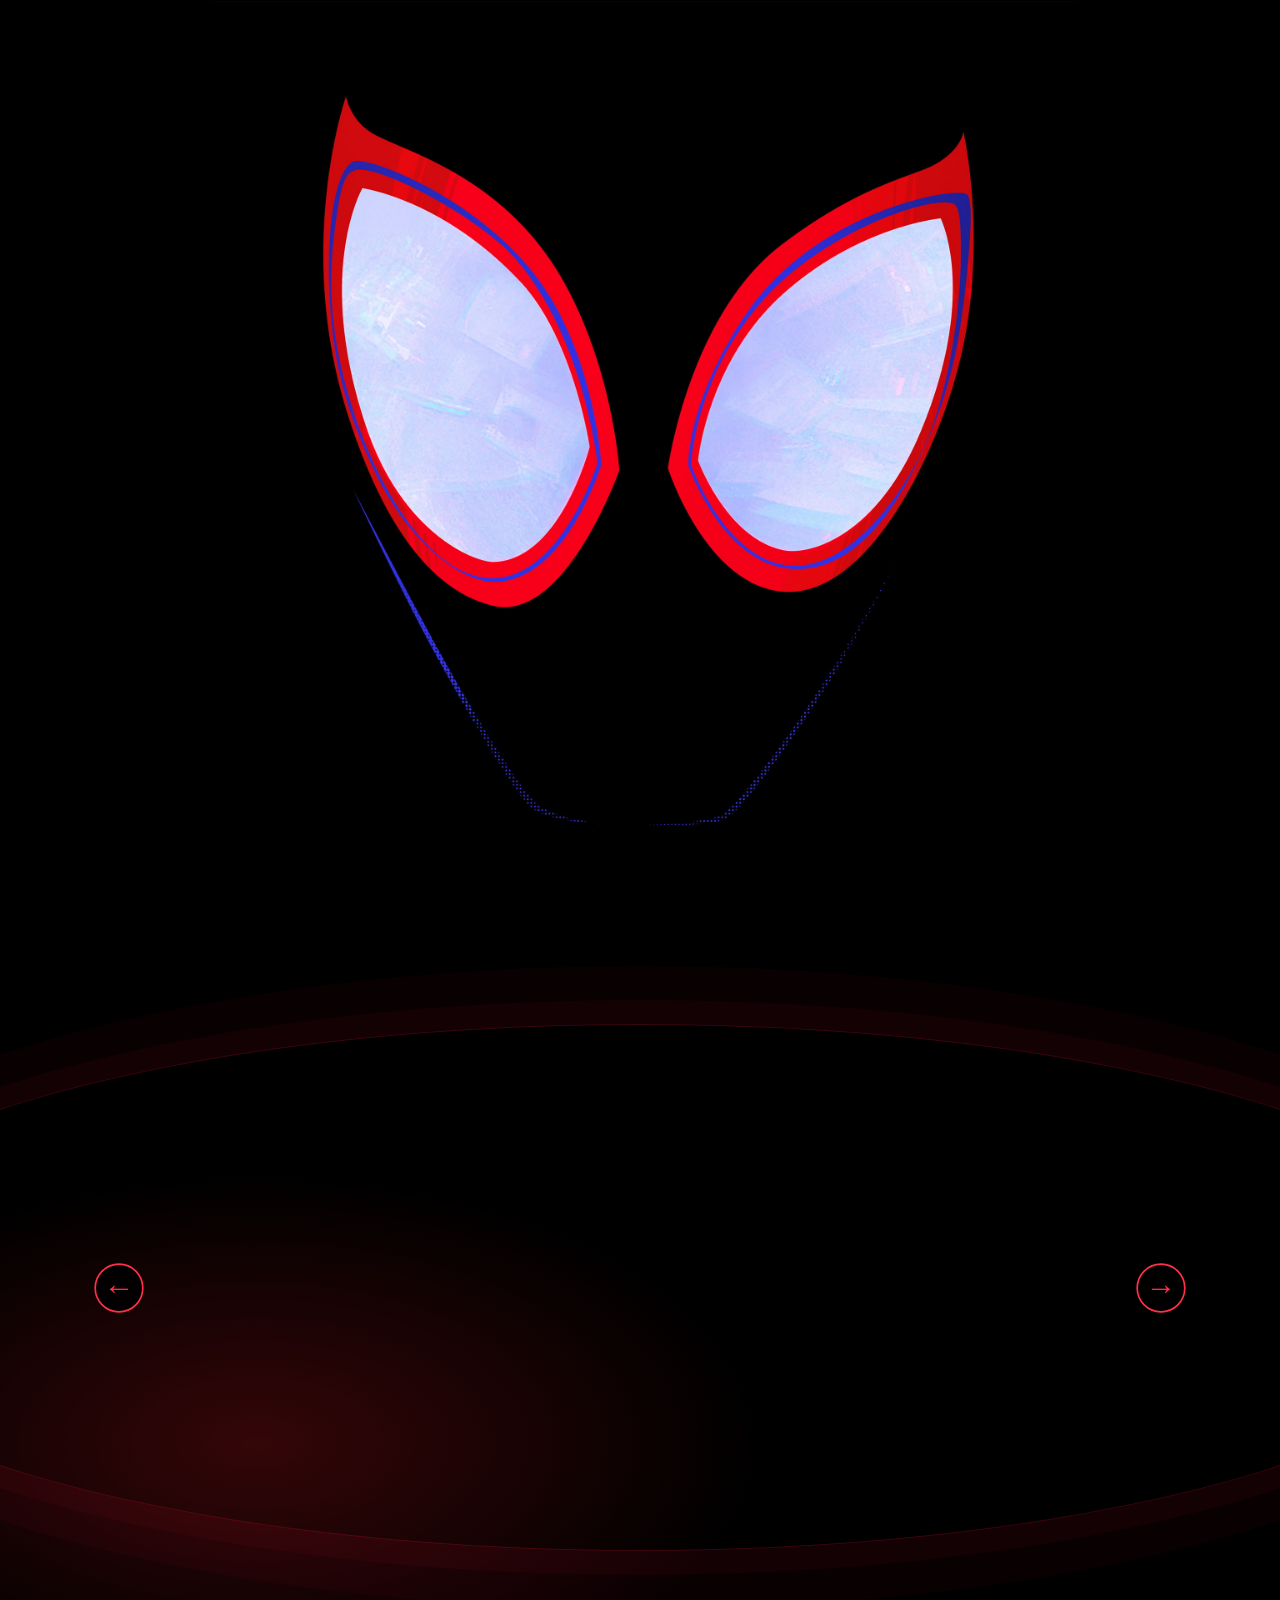
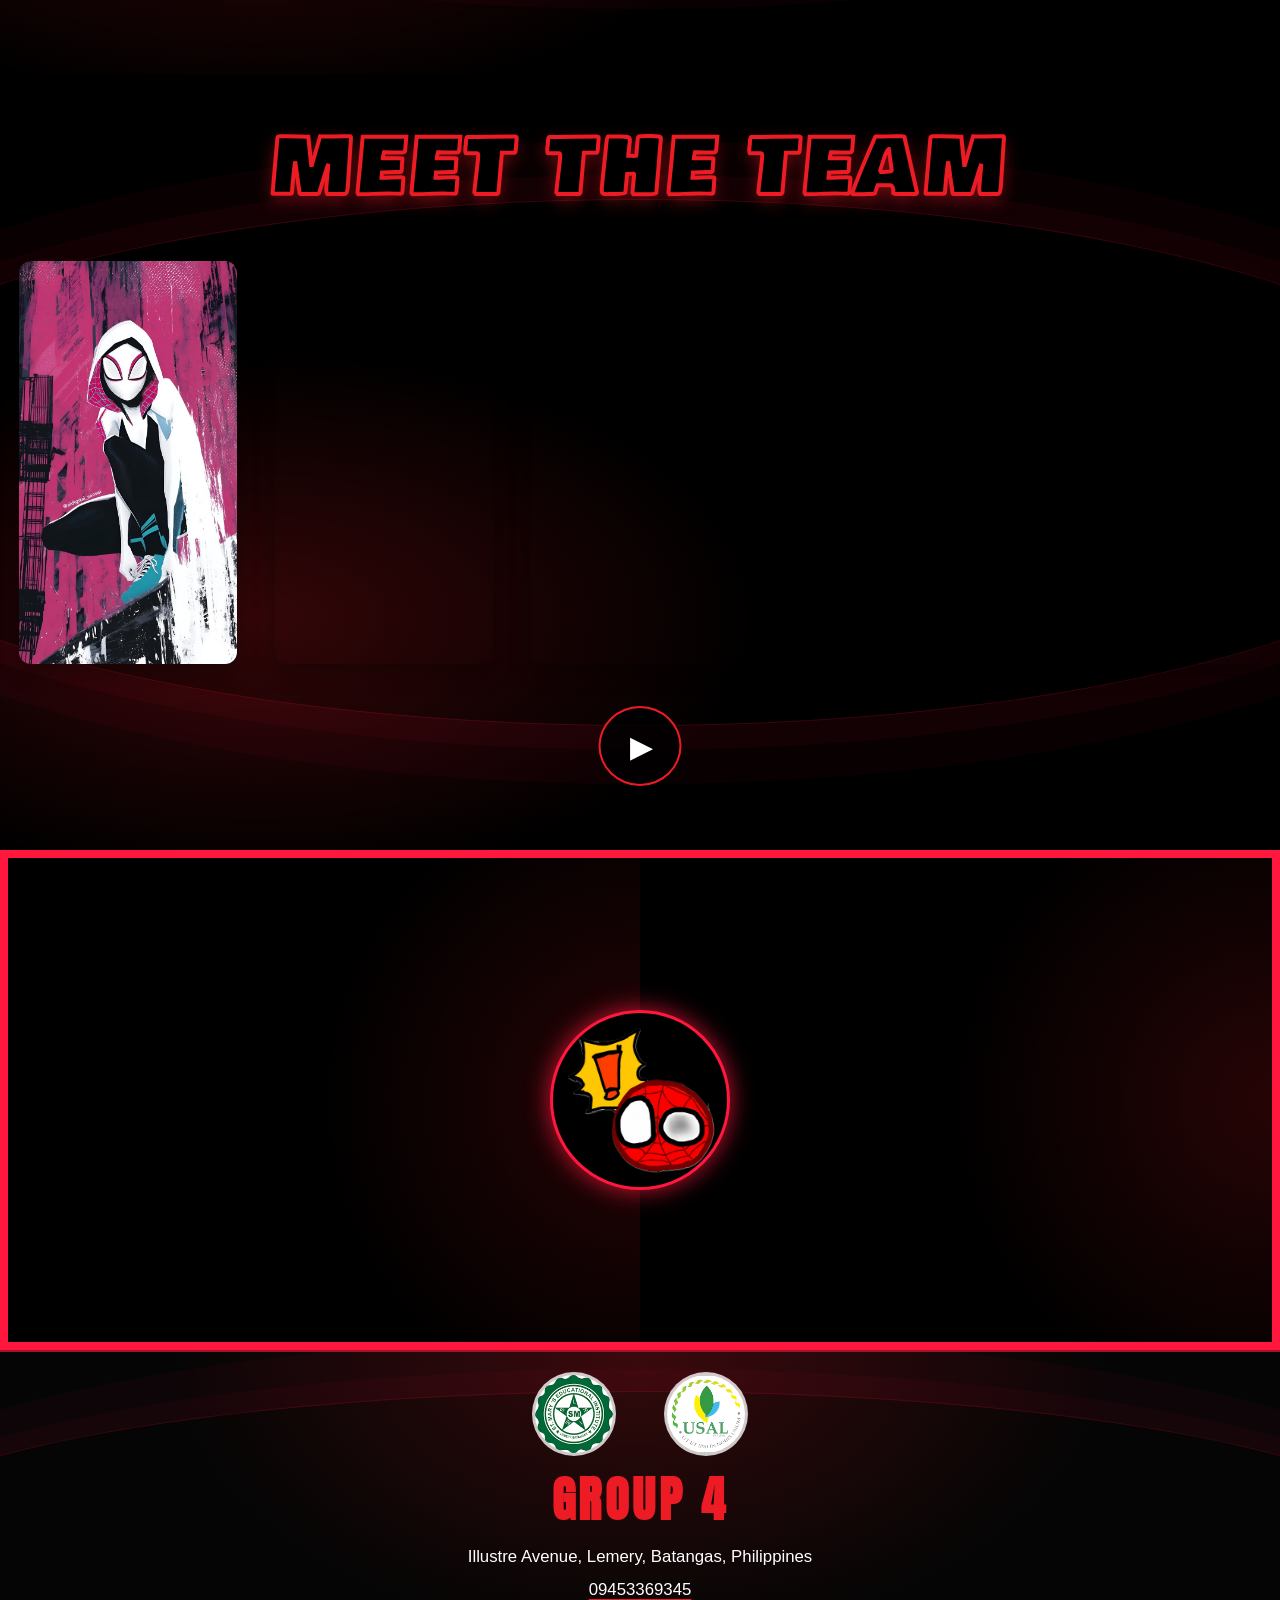
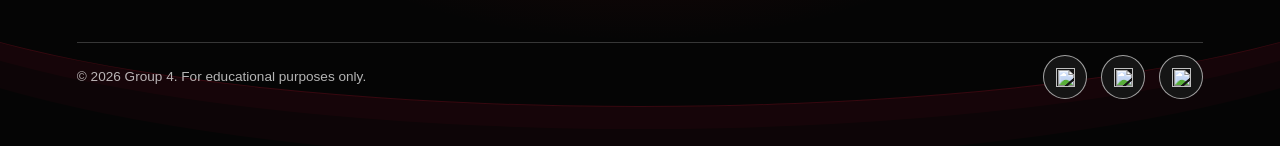
==== index.html @ a2a015c5 "Rename Etech-Group-4.html to index.html" ====
<!DOCTYPE html>
<html>
  <head>
    <title>Group 4</title>
    <link rel="preconnect" href="https://fonts.googleapis.com">
    <link rel="preconnect" href="https://fonts.gstatic.com" crossorigin>
    <link href="https://fonts.googleapis.com/css2?family=Anton&family=Bowlby+One+SC&family=Press+Start+2P&display=swap" rel="stylesheet">
    <link rel="stylesheet" href="CSS\home-page.css">
    <link rel="stylesheet" href="https://unpkg.com/leaflet@1.9.4/dist/leaflet.css">
    <script src="https://unpkg.com/leaflet@1.9.4/dist/leaflet.js" defer></script>
    <script src="JS\home-page.js" defer></script>
  </head>
  <body>
    <div class="front-box">
      <div class="front-box-background" aria-hidden="true"></div>
      <h1 class="hero-title" aria-label="SPIDER-MAN">
        <span class="hero-title-fill" aria-hidden="true">
          <span class="hero-letter">S</span><span class="hero-letter">P</span><span class="hero-letter">I</span><span class="hero-letter">D</span><span class="hero-letter">E</span><span class="hero-letter">R</span><span class="hero-letter">-</span><span class="hero-letter">M</span><span class="hero-letter">A</span><span class="hero-final-letter-wrap hero-letter"><span class="hero-final-letter">N</span><span class="hero-badge">GR4</span></span>
        </span>
      </h1>
      <p class="hero-subtitle" aria-hidden="true">INTO THE SPIDER-VERSE</p>
      <div class="social-logos" role="group" aria-label="Social media logos">
        <span class="social-logo"><img src="https://cdn.simpleicons.org/facebook/FFFFFF" alt="Facebook"></span>
        <span class="social-logo"><img src="https://cdn.simpleicons.org/instagram/FFFFFF" alt="Instagram"></span>
        <span class="social-logo"><img src="https://cdn.simpleicons.org/discord/FFFFFF" alt="Discord"></span>
      </div>
      <button class="front-location-trigger" type="button" aria-haspopup="dialog" aria-controls="front-location-dialog">
        <span class="front-location-pin" aria-hidden="true">+</span>
        <span class="front-location-label">SPIDEY TRACKER</span>
      </button>
    </div>
    <dialog class="front-location-dialog" id="front-location-dialog" aria-labelledby="front-location-title">
      <div class="front-location-panel">
        <div class="front-location-heading">
          <div class="front-location-title-group">
            <p class="front-location-kicker">LOCATION SYSTEM // ACTIVE</p>
            <h2 id="front-location-title">SPIDEY TRACKER</h2>
          </div>
          <button class="front-location-close" type="button" aria-label="Close location map">&times;</button>
        </div>
        <div
          class="front-location-map"
          id="front-location-map"
          role="region"
          aria-label="Interactive map centered at 13.883698158802721, 120.9133764205911"
        ></div>
        <div class="front-location-status">
          <span class="front-location-status-indicator" aria-hidden="true"></span>
          <span class="front-location-address">ILLUSTRE AVENUE, LEMERY, BATANGAS</span>
          <span class="front-location-coordinates">13.8837 // 120.9134</span>
        </div>
      </div>
    </dialog>
    <div class="header-section">
      <div class="header-brand">
        <div class="spdy-logo"><img src="images\branding\SPDY LOGO.png" alt="SPDY"></div>
        <div class="header-movie-title" aria-label="Beyond the Verse">
          <span class="header-movie-name">BEYOND THE VERSE</span>
          <span class="header-movie-subtitle">WELCOME TO OUR UNIVERSE</span>
        </div>
      </div>
      <div class="section-buttons">
        <button class="section-button" type="button" data-scroll-top>Home</button>
        <a class="section-button" href="Team.html">Team</a>
        <a class="section-button" href="About-us.html">About us</a>
      </div>
      <button class="ticket-button" aria-label="Marvel Studios">
        <span class="marvel-wordmark">MARVEL</span>
        <span class="studios-wordmark">STUDIOS</span>
      </button>
    </div>
    <div class="mid-box">
      <div class="mid-box-content">
        <div class="mid-box-ring">
          <div class="mid-box-panel mid-box-panel-left">
            <img class="mid-box-image" src="images/about/optimized/ABT-2.jpg" alt="ABT-2 image" loading="lazy" decoding="async">
            <p class="mid-box-caption">We are seven unique heroes, each with our own story, united by one mission to make our mark across the Spider-Verse.</p>
          </div>
          <div class="mid-box-panel mid-box-panel-center">
            <img class="mid-box-image" src="images/about/ABT-3.jpeg" alt="ABT-3 image" loading="lazy" decoding="async">
            <p class="mid-box-caption">Like the Spider-Verse, we are different in our own ways, but our strengths connect us and make our team extraordinary.</p>
          </div>
          <div class="mid-box-panel mid-box-panel-right">
            <img class="mid-box-image" src="images/about/optimized/ABT-1.jpg" alt="ABT-1 image" loading="lazy" decoding="async">
            <p class="mid-box-caption">Just like Spider-Man across the multiverse, we may come from different worlds, but together, we create something amazing.</p>
          </div>
          <div class="mid-box-panel mid-box-panel-back">
            <img class="mid-box-image" src="images/about/ABT-4.jpeg" alt="ABT-4 image" loading="lazy" decoding="async">
            <p class="mid-box-caption">No matter which universe we come from, we stand together as one team, ready to turn every challenge into our next adventure.</p>
          </div>
        </div>
      </div>
      <div class="mid-box-center-controls">
        <button class="mid-box-arrow mid-box-arrow-left" type="button" aria-label="Show previous image">
          <span aria-hidden="true">&larr;</span>
        </button>
        <button class="mid-box-arrow mid-box-arrow-right" type="button" aria-label="Show next image">
          <span aria-hidden="true">&rarr;</span>
        </button>
      </div>
    </div>
    <div class="third-box" role="region" aria-label="TP image carousel. Hover the left or right edge to scroll.">
      <h2 class="third-box-title">MEET THE TEAM</h2>
      <div class="third-box-track">
        <img src="images/team/TP-1.jpg" alt="TP-1 image" data-member-index="0" loading="lazy" decoding="async">
        <img src="images/team/TP-2.jpg" alt="TP-2 image" data-member-index="1" loading="lazy" decoding="async">
        <img src="images/team/TP-3.jpg" alt="TP-3 image" data-member-index="2" loading="lazy" decoding="async">
        <img src="images/team/TP-4.jpg" alt="TP-4 image" data-member-index="3" loading="lazy" decoding="async">
        <img src="images/team/TP-5.png" alt="TP-5 image" data-member-index="4" loading="lazy" decoding="async">
        <img src="images/team/TP-6.jpg" alt="TP-6 image" data-member-index="5" loading="lazy" decoding="async">
        <img src="images/team/TP-7.jpg" alt="TP-7 image" data-member-index="6" loading="lazy" decoding="async">
      </div>
      <a class="third-box-play" href="Team.html#team-members" aria-label="Go to the team section">
        <span class="third-box-play-icon" aria-hidden="true">&#9654;</span>
      </a>
    </div>
    <div class="fourth-box scroll-reveal">
      <div class="fourth-box-black-panel">
        <h2 class="fourth-box-title">PRAYER</h2>
        <p class="fourth-box-prayer">Thank You for giving us another day and for blessing us with life, good health, and the people we love. Please guide us in everything we do and help us make the right decisions. Forgive us for our mistakes and teach us to be kind, patient, and understanding toward others. Protect our family, friends, and all people around the world. Give strength to those who are struggling and hope to those who are losing faith. May Your love and wisdom always be with us.</p>
      </div>
      <img class="fourth-box-image" src="images/prayer/PRYR.jpg" alt="PRYR" loading="lazy" decoding="async">
      <div class="fourth-box-curtain">
        <div class="fourth-box-curtain-half fourth-box-curtain-left"></div>
        <div class="fourth-box-curtain-half fourth-box-curtain-right"></div>
        <button class="fourth-box-curtain-trigger" type="button" aria-label="Open the prayer box">
          <img src="images/prayer/PRYI.jpg" alt="" decoding="async">
        </button>
      </div>
    </div>
    <footer class="fifth-box site-footer">
      <div class="site-footer-content">
        <div class="site-footer-logos" role="group" aria-label="School logos">
          <img src="images/branding/SMEI.png" alt="SMEI logo">
          <img src="images/branding/USAL.png" alt="USAL logo">
        </div>
        <h2 class="site-footer-title">GROUP 4</h2>
        <address class="site-footer-address">Illustre Avenue, Lemery, Batangas, Philippines</address>
        <a class="site-footer-phone" href="tel:09453369345">09453369345</a>
      </div>
      <div class="site-footer-bottom">
        <p class="site-footer-copyright">&copy; 2026 Group 4. For educational purposes only.</p>
        <div class="site-footer-socials" role="group" aria-label="Social media">
          <a class="site-footer-social-link" href="https://www.facebook.com/" aria-label="Facebook">
            <img src="https://cdn.simpleicons.org/facebook/FFFFFF" alt="">
          </a>
          <a class="site-footer-social-link" href="https://discord.com/" aria-label="Discord">
            <img src="https://cdn.simpleicons.org/discord/FFFFFF" alt="">
          </a>
          <a class="site-footer-social-link" href="https://www.instagram.com/" aria-label="Instagram">
            <img src="https://cdn.simpleicons.org/instagram/FFFFFF" alt="">
          </a>
        </div>
      </div>
    </footer>
    <div class="intro-gate" role="button" tabindex="0" aria-label="Click to open the Spider-Man mask">
      <img class="intro-gate-half intro-gate-left" src="images\home\IS-PC.jpg" alt="">
      <img class="intro-gate-half intro-gate-right" src="images\home\IS-PC.jpg" alt="">
    </div>
    
  </body>
</html>
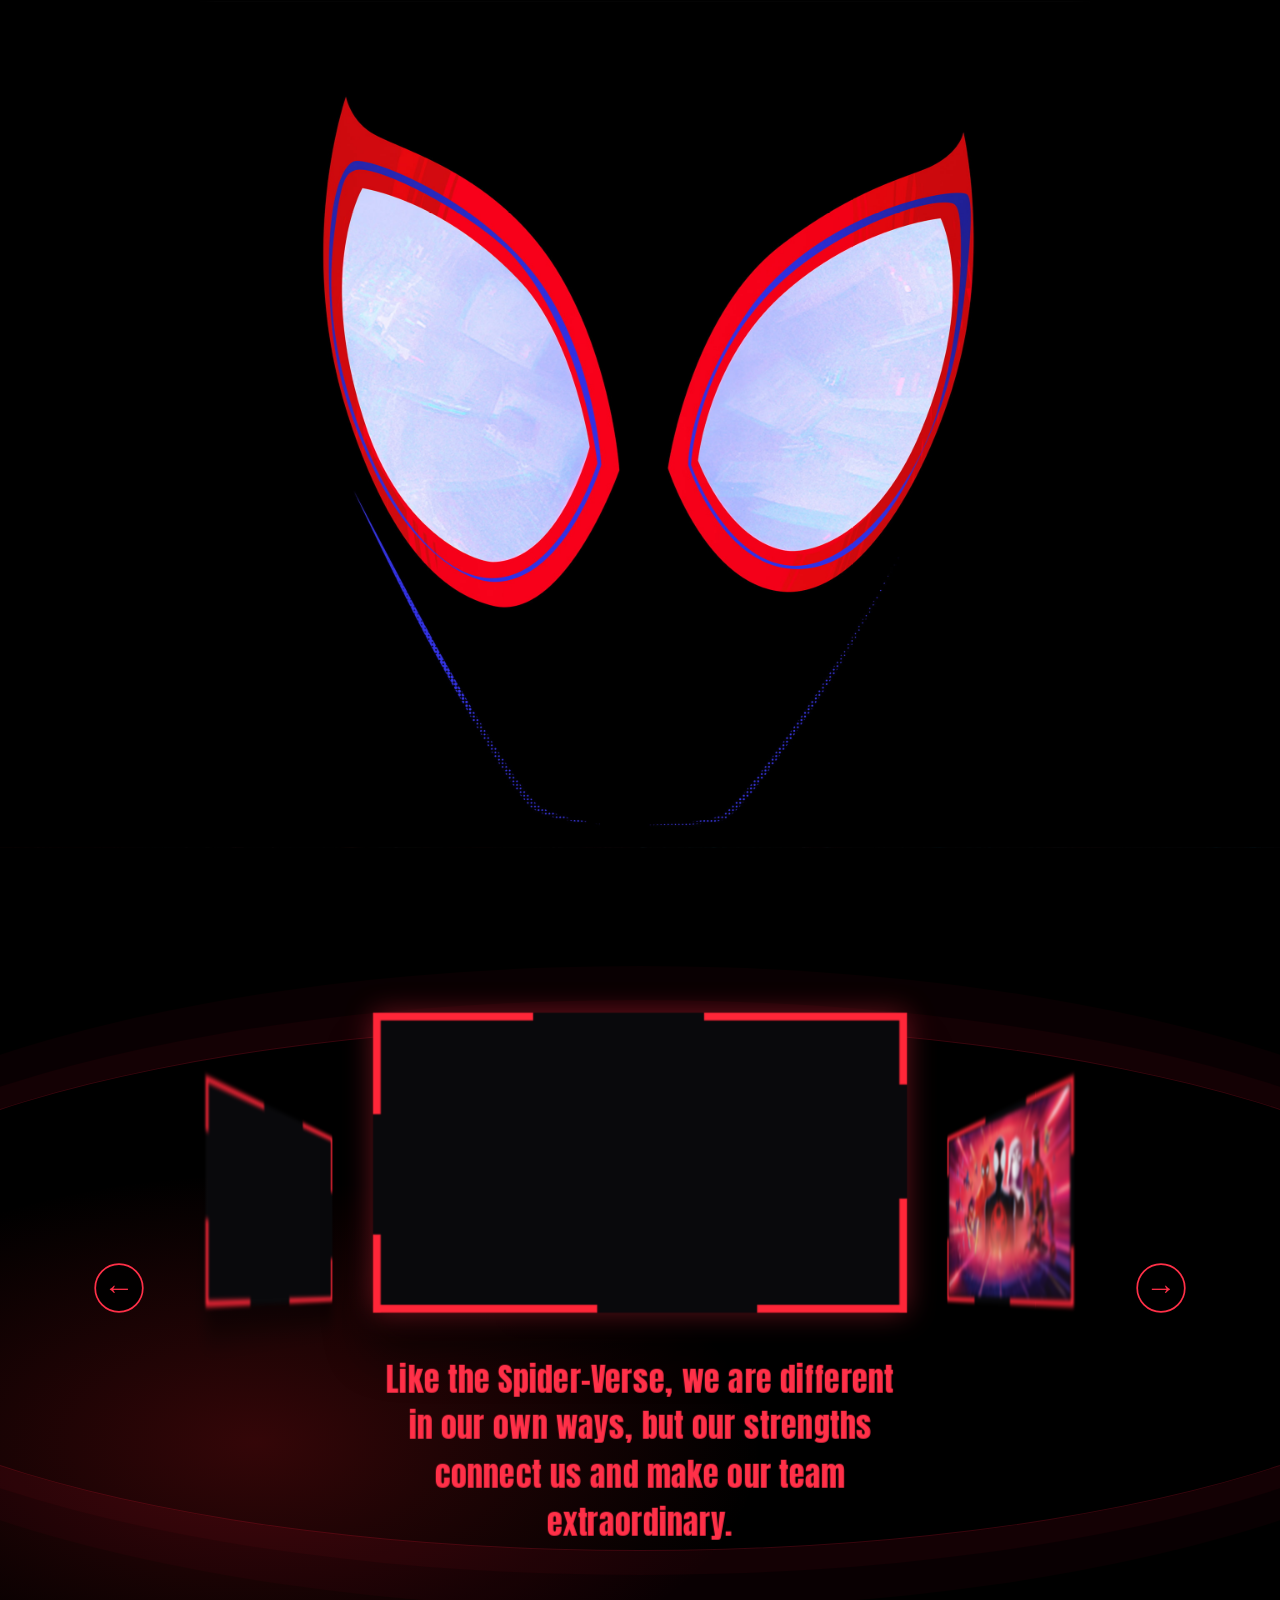
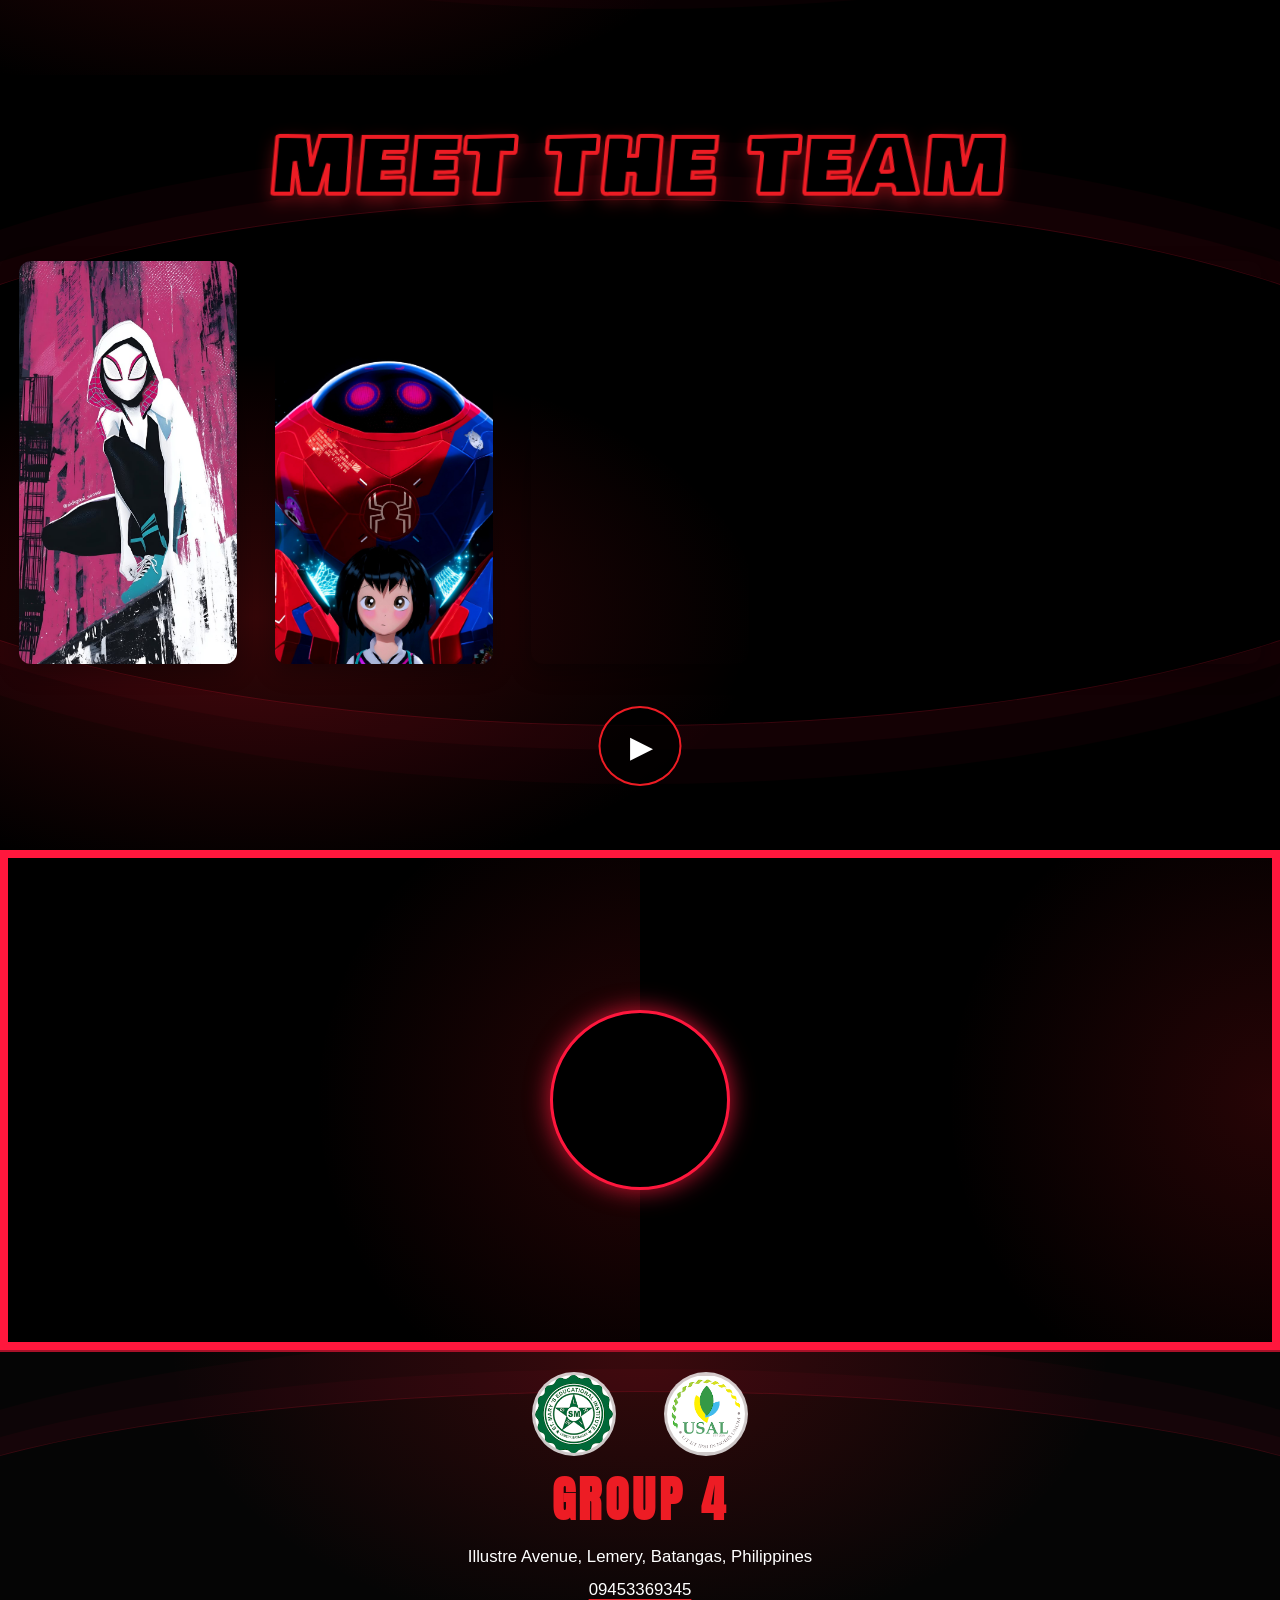
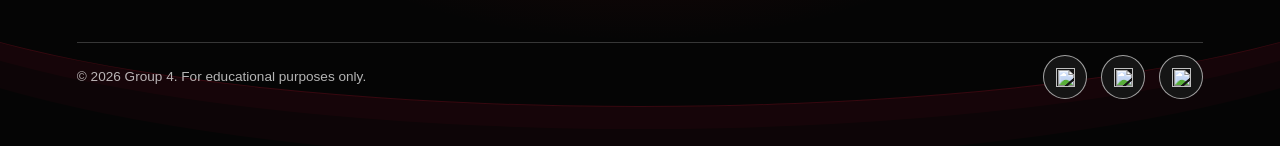
==== commit 78255edb: "file" ====
--- a/index.html
+++ b/index.html
@@ -1,6 +1,8 @@
 <!DOCTYPE html>
 <html>
   <head>
+    <meta charset="UTF-8">
+    <meta name="viewport" content="width=device-width, initial-scale=1">
     <title>Group 4</title>
     <link rel="preconnect" href="https://fonts.googleapis.com">
     <link rel="preconnect" href="https://fonts.gstatic.com" crossorigin>
@@ -10,7 +12,7 @@
     <script src="https://unpkg.com/leaflet@1.9.4/dist/leaflet.js" defer></script>
     <script src="JS\home-page.js" defer></script>
   </head>
-  <body>
+  <body class="home-page">
     <div class="front-box">
       <div class="front-box-background" aria-hidden="true"></div>
       <h1 class="hero-title" aria-label="SPIDER-MAN">
@@ -106,7 +108,7 @@
         <img src="images/team/TP-2.jpg" alt="TP-2 image" data-member-index="1" loading="lazy" decoding="async">
         <img src="images/team/TP-3.jpg" alt="TP-3 image" data-member-index="2" loading="lazy" decoding="async">
         <img src="images/team/TP-4.jpg" alt="TP-4 image" data-member-index="3" loading="lazy" decoding="async">
-        <img src="images/team/TP-5.png" alt="TP-5 image" data-member-index="4" loading="lazy" decoding="async">
+        <img src="images/team/TP-5.jpg" alt="TP-5 image" data-member-index="4" loading="lazy" decoding="async">
         <img src="images/team/TP-6.jpg" alt="TP-6 image" data-member-index="5" loading="lazy" decoding="async">
         <img src="images/team/TP-7.jpg" alt="TP-7 image" data-member-index="6" loading="lazy" decoding="async">
       </div>
